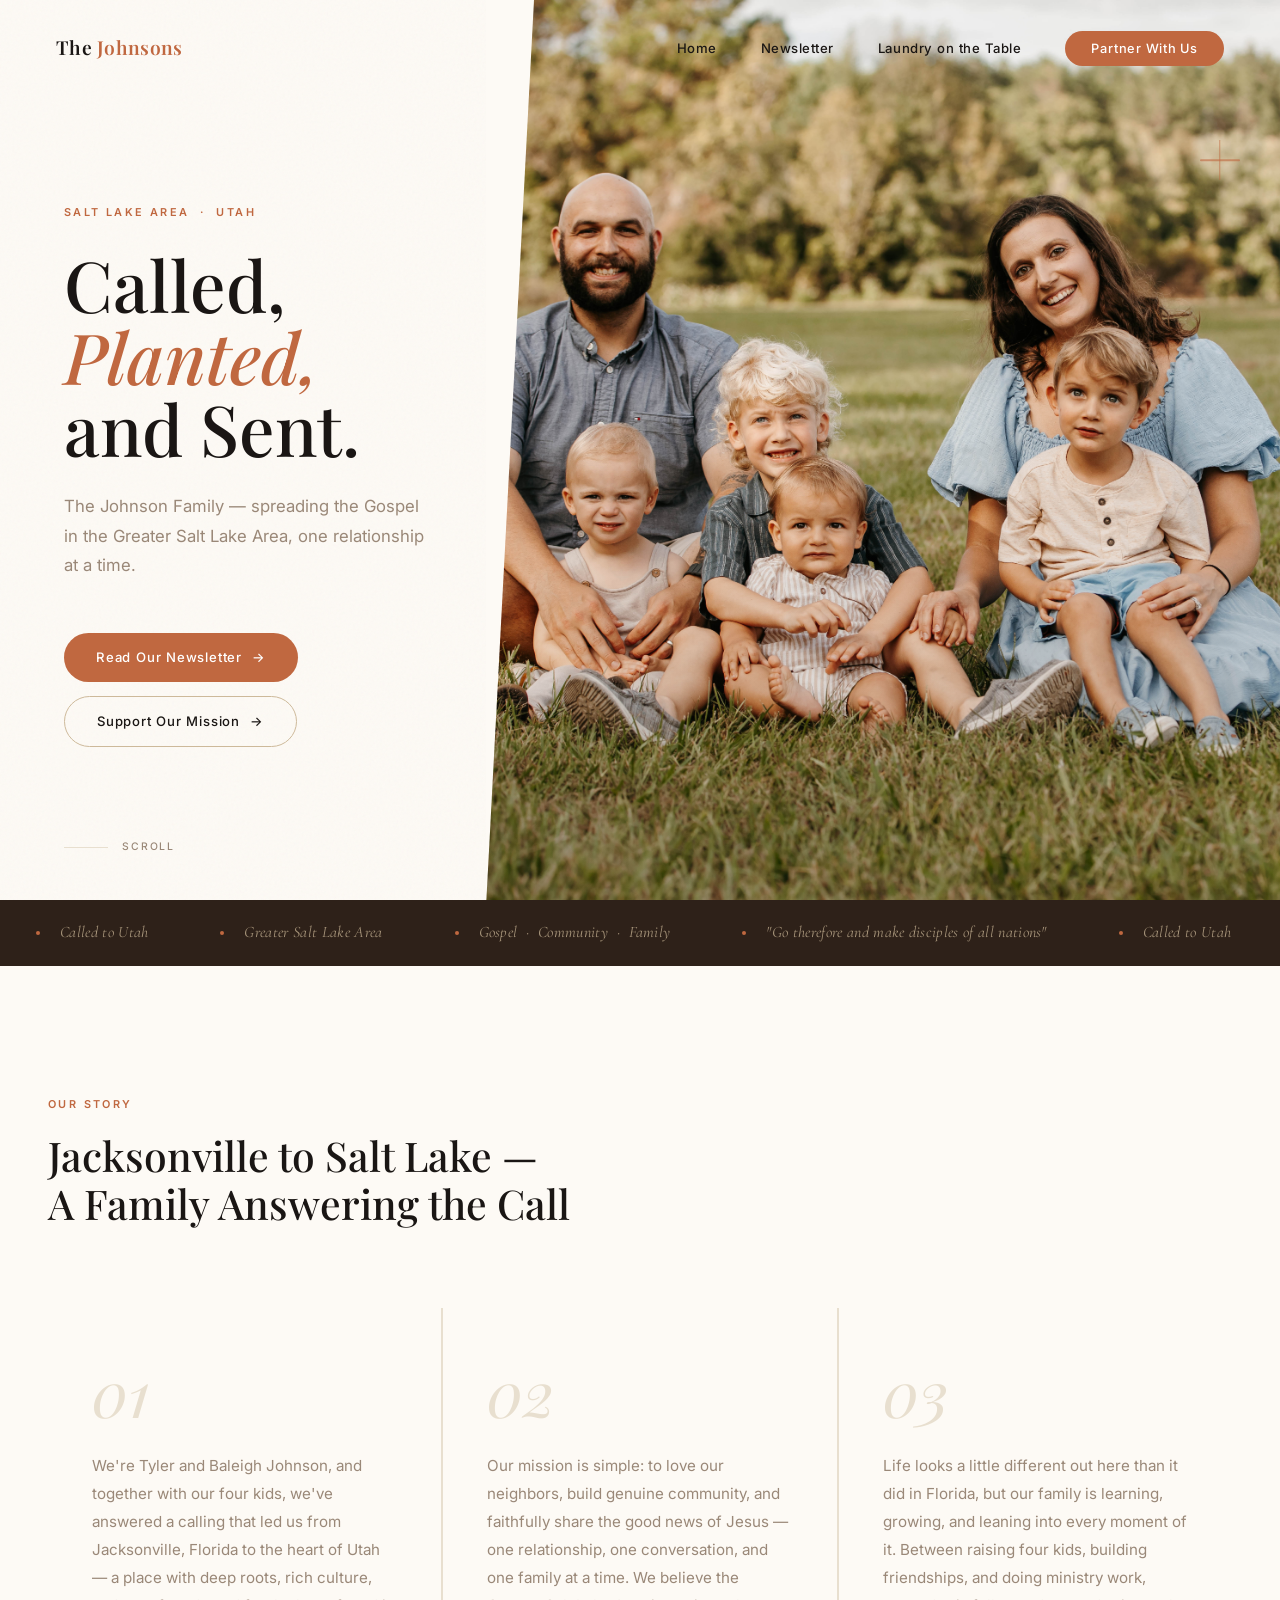
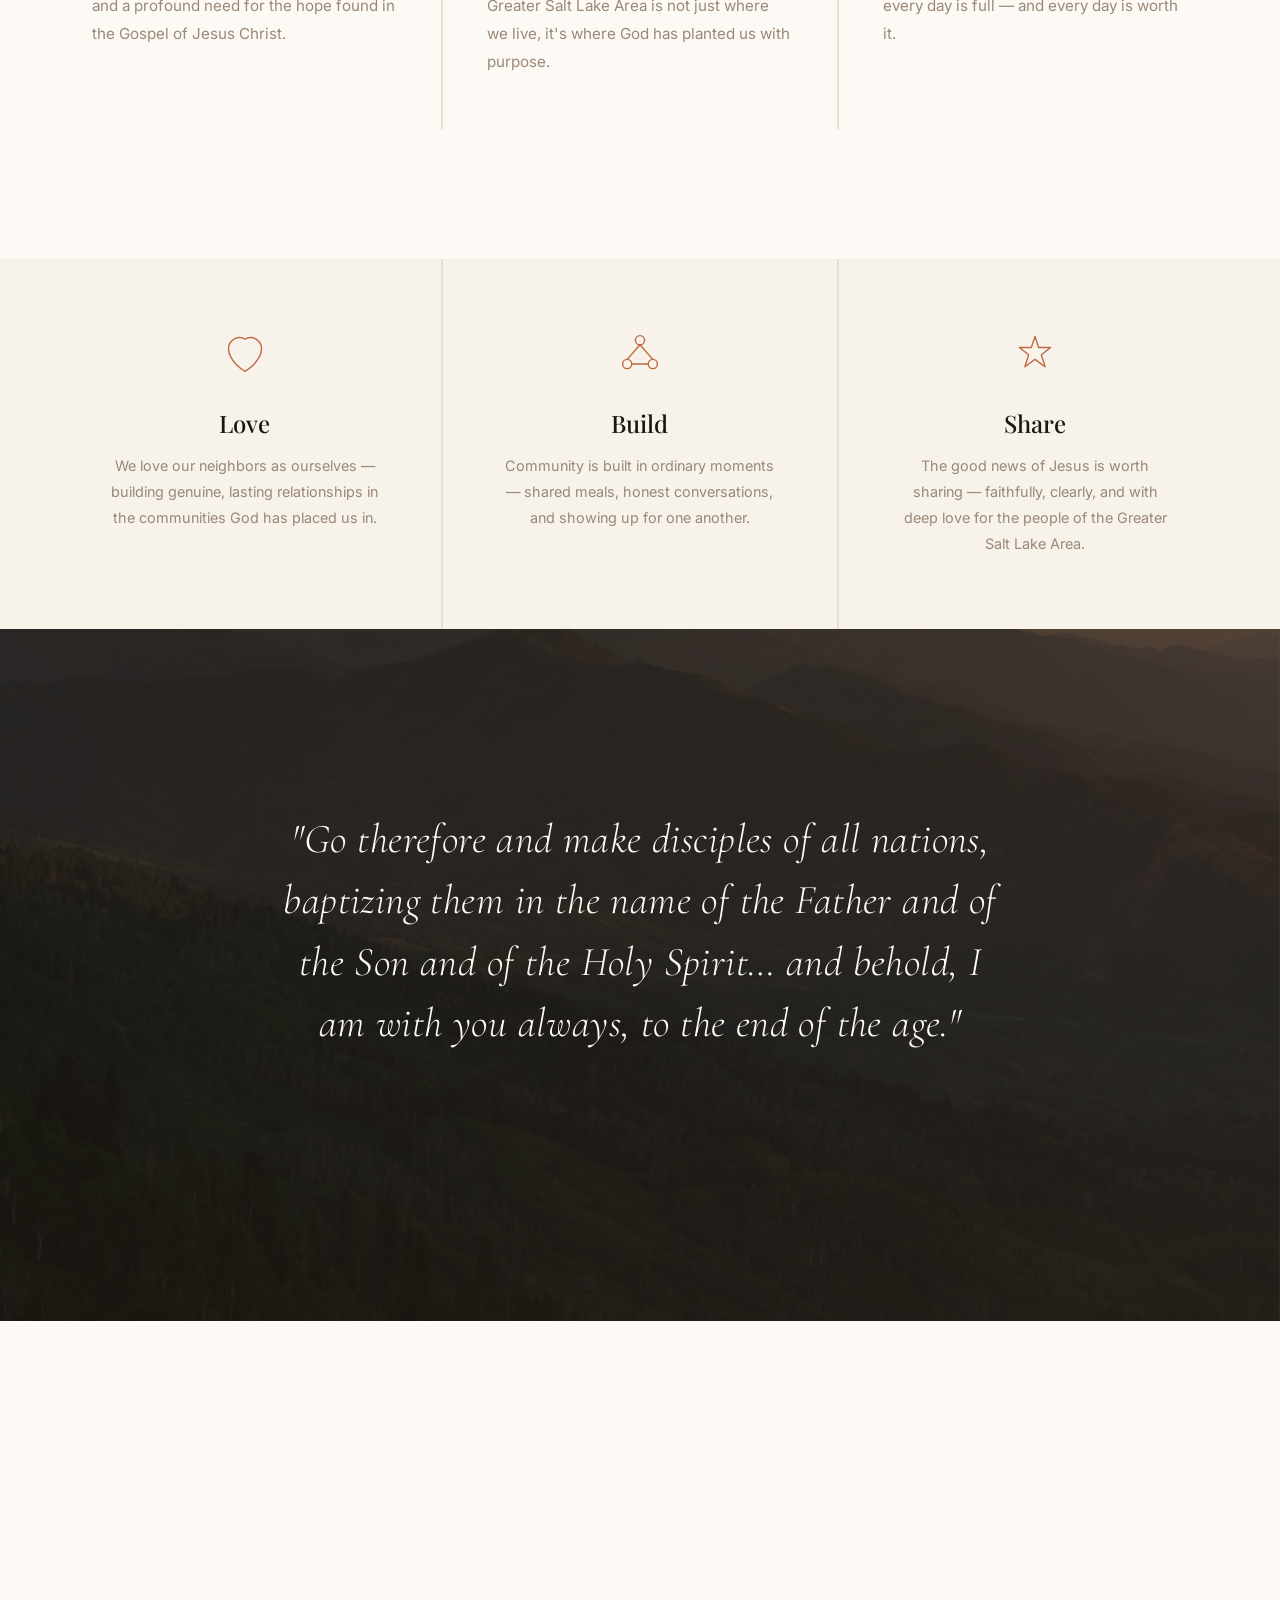
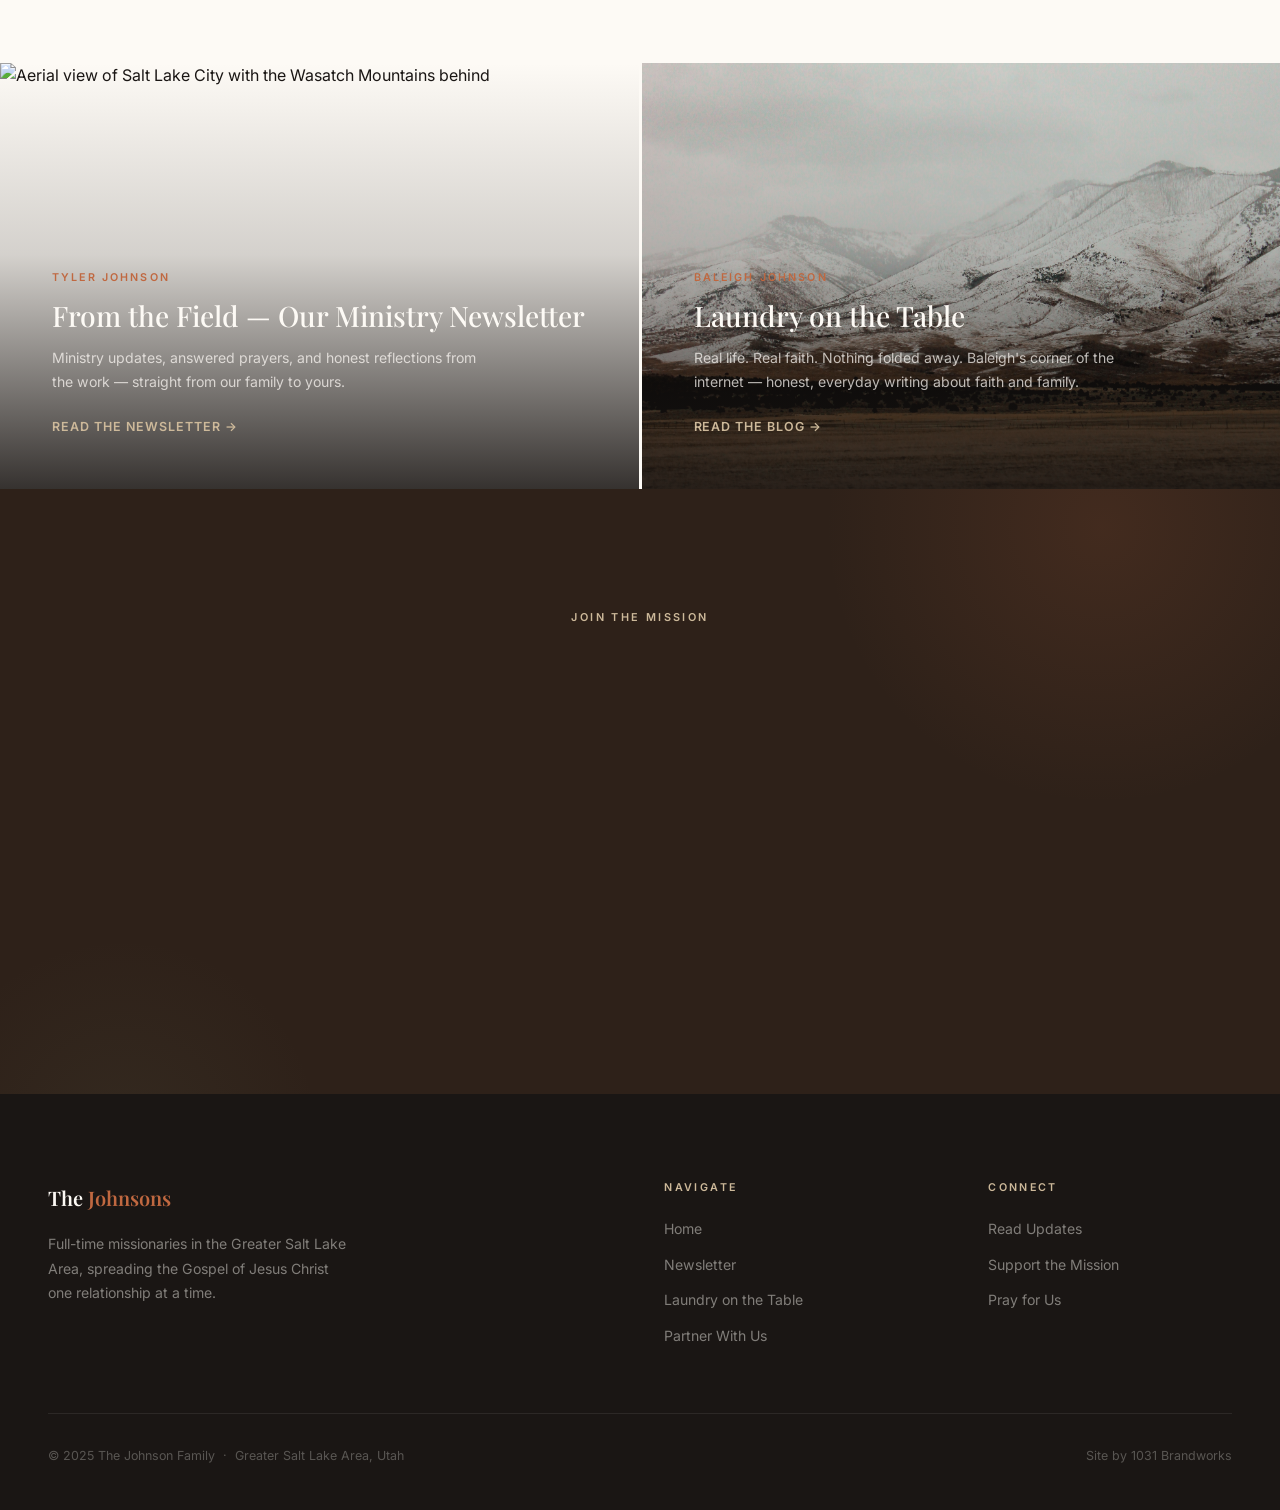
==== index.html @ 9a738e4f "Add files via upload" ====
<!DOCTYPE html>
<html lang="en">
<head>
  <meta charset="UTF-8">
  <meta name="viewport" content="width=device-width, initial-scale=1.0">
  <title>The Johnson Family — Called, Planted, and Sent.</title>
  <meta name="description" content="The Johnson Family — spreading the Gospel in the Greater Salt Lake Area. Meet Tyler, Baleigh, and their four kids.">
  <link rel="preconnect" href="https://fonts.googleapis.com">
  <link rel="preconnect" href="https://fonts.gstatic.com" crossorigin>
  <link href="https://fonts.googleapis.com/css2?family=Playfair+Display:ital,wght@0,400;0,500;0,600;0,700;1,400;1,500&family=Inter:wght@300;400;500;600&family=Cormorant+Garamond:ital,wght@0,300;1,300;1,400&display=swap" rel="stylesheet">
  <link rel="stylesheet" href="css/styles.css">
</head>
<body>

  <!-- ======= NAVIGATION ======= -->
  <nav class="nav" id="nav">
    <a href="index.html" class="nav-logo">The <span class="accent">Johnsons</span></a>
    <button class="nav-toggle" id="navToggle" aria-label="Toggle navigation">
      <span></span><span></span><span></span>
    </button>
    <ul class="nav-links" id="navLinks">
      <li><a href="index.html">Home</a></li>
      <li><a href="newsletter.html">Newsletter</a></li>
      <li><a href="blog.html">Laundry on the Table</a></li>
      <li><a href="give.html" class="nav-cta">Partner With Us</a></li>
    </ul>
  </nav>

  <!-- ======= HERO ======= -->
  <section class="hero">
    <div class="hero-left">
      <span class="eyebrow hero-eyebrow">Salt Lake Area &nbsp;·&nbsp; Utah</span>
      <h1 class="hero-headline">
        Called,<br>
        <em>Planted,</em><br>
        and Sent.
      </h1>
      <p class="hero-sub">
        The Johnson Family — spreading the Gospel in the Greater Salt Lake Area, one relationship at a time.
      </p>
      <div class="hero-buttons">
        <a href="newsletter.html" class="btn btn-primary">Read Our Newsletter <span class="btn-arrow">→</span></a>
        <a href="give.html" class="btn btn-secondary">Support Our Mission <span class="btn-arrow">→</span></a>
      </div>
      <div class="scroll-indicator">
        <div class="scroll-line"></div>
        <span class="scroll-text">Scroll</span>
      </div>
    </div>
    <div class="hero-right">
      <div class="hero-deco"></div>
      <img
        src="images/johnson-family-2.jpg"
        alt="Tyler, Baleigh, and their four children — the Johnson Family"
        loading="eager"
      >
    </div>
  </section>

  <!-- ======= MARQUEE TICKER ======= -->
  <div class="marquee-section" aria-hidden="true">
    <div class="marquee-track">
      <span class="marquee-item"><span class="marquee-dot"></span>Called to Utah</span>
      <span class="marquee-item"><span class="marquee-dot"></span>Greater Salt Lake Area</span>
      <span class="marquee-item"><span class="marquee-dot"></span>Gospel &nbsp;·&nbsp; Community &nbsp;·&nbsp; Family</span>
      <span class="marquee-item"><span class="marquee-dot"></span>"Go therefore and make disciples of all nations"</span>
      <span class="marquee-item"><span class="marquee-dot"></span>Called to Utah</span>
      <span class="marquee-item"><span class="marquee-dot"></span>Greater Salt Lake Area</span>
      <span class="marquee-item"><span class="marquee-dot"></span>Gospel &nbsp;·&nbsp; Community &nbsp;·&nbsp; Family</span>
      <span class="marquee-item"><span class="marquee-dot"></span>"Go therefore and make disciples of all nations"</span>
      <span class="marquee-item"><span class="marquee-dot"></span>Called to Utah</span>
      <span class="marquee-item"><span class="marquee-dot"></span>Greater Salt Lake Area</span>
      <span class="marquee-item"><span class="marquee-dot"></span>Gospel &nbsp;·&nbsp; Community &nbsp;·&nbsp; Family</span>
      <span class="marquee-item"><span class="marquee-dot"></span>"Go therefore and make disciples of all nations"</span>
    </div>
  </div>

  <!-- ======= ABOUT SECTION ======= -->
  <section class="about-section">
    <div class="container">
      <header class="section-header reveal">
        <span class="eyebrow">Our Story</span>
        <h2 class="section-title">Jacksonville to Salt Lake&nbsp;—<br>A Family Answering the Call</h2>
      </header>
      <div class="about-grid">
        <div class="about-card reveal reveal-delay-1">
          <div class="about-number">01</div>
          <p>We're Tyler and Baleigh Johnson, and together with our four kids, we've answered a calling that led us from Jacksonville, Florida to the heart of Utah — a place with deep roots, rich culture, and a profound need for the hope found in the Gospel of Jesus Christ.</p>
        </div>
        <div class="about-card reveal reveal-delay-2">
          <div class="about-number">02</div>
          <p>Our mission is simple: to love our neighbors, build genuine community, and faithfully share the good news of Jesus — one relationship, one conversation, and one family at a time. We believe the Greater Salt Lake Area is not just where we live, it's where God has planted us with purpose.</p>
        </div>
        <div class="about-card reveal reveal-delay-3">
          <div class="about-number">03</div>
          <p>Life looks a little different out here than it did in Florida, but our family is learning, growing, and leaning into every moment of it. Between raising four kids, building friendships, and doing ministry work, every day is full — and every day is worth it.</p>
        </div>
      </div>
    </div>
  </section>

  <!-- ======= VALUES STRIP ======= -->
  <section class="values-section">
    <div class="container">
      <div class="values-grid">
        <div class="value-item reveal">
          <svg class="value-icon" viewBox="0 0 48 48" fill="none" stroke="currentColor" stroke-width="1.5" stroke-linecap="round" stroke-linejoin="round" aria-hidden="true">
            <path d="M24 44S6 33.6 6 19.2a12 12 0 0 1 18-10.4 12 12 0 0 1 18 10.4C42 33.6 24 44 24 44z"/>
          </svg>
          <h3 class="value-title">Love</h3>
          <p class="value-text">We love our neighbors as ourselves — building genuine, lasting relationships in the communities God has placed us in.</p>
        </div>
        <div class="value-item reveal reveal-delay-1">
          <svg class="value-icon" viewBox="0 0 48 48" fill="none" stroke="currentColor" stroke-width="1.5" stroke-linecap="round" stroke-linejoin="round" aria-hidden="true">
            <circle cx="24" cy="10" r="5"/>
            <circle cx="10" cy="36" r="5"/>
            <circle cx="38" cy="36" r="5"/>
            <line x1="24" y1="15" x2="10" y2="31"/>
            <line x1="24" y1="15" x2="38" y2="31"/>
            <line x1="15" y1="36" x2="33" y2="36"/>
          </svg>
          <h3 class="value-title">Build</h3>
          <p class="value-text">Community is built in ordinary moments — shared meals, honest conversations, and showing up for one another.</p>
        </div>
        <div class="value-item reveal reveal-delay-2">
          <svg class="value-icon" viewBox="0 0 48 48" fill="none" stroke="currentColor" stroke-width="1.5" stroke-linecap="round" stroke-linejoin="round" aria-hidden="true">
            <path d="M24 6l4 12h13L31 26l4 13-11-8-11 8 4-13L7 18h13z"/>
          </svg>
          <h3 class="value-title">Share</h3>
          <p class="value-text">The good news of Jesus is worth sharing — faithfully, clearly, and with deep love for the people of the Greater Salt Lake Area.</p>
        </div>
      </div>
    </div>
  </section>

  <!-- ======= SCRIPTURE PARALLAX ======= -->
  <section class="scripture-section">
    <div class="scripture-bg" style="background-image: url('images/utah-stock-images1.jpg');"></div>
    <div class="scripture-overlay"></div>
    <div class="container">
      <div class="scripture-content">
        <p class="scripture-quote reveal">
          "Go therefore and make disciples of all nations, baptizing them in the name of the Father and of the Son and of the Holy Spirit… and behold, I am with you always, to the end of the age."
        </p>
        <div class="scripture-divider reveal reveal-delay-1"></div>
        <span class="scripture-reference reveal reveal-delay-2">Matthew 28:19–20</span>
      </div>
    </div>
  </section>

  <!-- ======= BLOG / NEWSLETTER PREVIEW ======= -->
  <section class="blog-preview-section">
    <div class="container">
      <header class="section-header reveal">
        <span class="eyebrow">From Our Family</span>
        <h2 class="section-title">Two Voices.<br>One Mission.</h2>
      </header>
    </div>
    <div class="preview-grid">
      <a href="newsletter.html" class="preview-block">
        <img
          src="images/utah-stock-images3.jpg"
          alt="Aerial view of Salt Lake City with the Wasatch Mountains behind"
          loading="lazy"
        >
        <div class="preview-overlay">
          <span class="preview-label">Tyler Johnson</span>
          <h3 class="preview-title">From the Field — Our Ministry Newsletter</h3>
          <p class="preview-desc">Ministry updates, answered prayers, and honest reflections from the work — straight from our family to yours.</p>
          <span class="preview-link">Read the Newsletter →</span>
        </div>
      </a>
      <a href="blog.html" class="preview-block">
        <img
          src="images/utah-stock-images2.jpg"
          alt="Snow-capped Utah mountains rising above open ranch land"
          loading="lazy"
        >
        <div class="preview-overlay">
          <span class="preview-label">Baleigh Johnson</span>
          <h3 class="preview-title">Laundry on the Table</h3>
          <p class="preview-desc">Real life. Real faith. Nothing folded away. Baleigh's corner of the internet — honest, everyday writing about faith and family.</p>
          <span class="preview-link">Read the Blog →</span>
        </div>
      </a>
    </div>
  </section>

  <!-- ======= SUPPORT CTA ======= -->
  <section class="support-banner">
    <div class="container">
      <div class="support-content">
        <span class="eyebrow">Join the Mission</span>
        <h2 class="support-title reveal">Your generosity makes<br>this mission possible.</h2>
        <p class="support-text reveal">Behind every conversation, every relationship built, and every moment of Gospel-sharing is a community of people who believed it was worth supporting — financially, prayerfully, and faithfully.</p>
        <div class="support-buttons reveal">
          <a href="give.html" class="btn btn-primary">Give Now <span class="btn-arrow">→</span></a>
          <a href="newsletter.html" class="btn btn-outline-light">Follow Along <span class="btn-arrow">→</span></a>
        </div>
      </div>
    </div>
  </section>

  <!-- ======= FOOTER ======= -->
  <footer class="footer">
    <div class="container">
      <div class="footer-grid">
        <div class="footer-brand">
          <a href="index.html" class="footer-logo">The <span class="accent">Johnsons</span></a>
          <p>Full-time missionaries in the Greater Salt Lake Area, spreading the Gospel of Jesus Christ one relationship at a time.</p>
        </div>
        <div class="footer-col">
          <h4>Navigate</h4>
          <ul>
            <li><a href="index.html">Home</a></li>
            <li><a href="newsletter.html">Newsletter</a></li>
            <li><a href="blog.html">Laundry on the Table</a></li>
            <li><a href="give.html">Partner With Us</a></li>
          </ul>
        </div>
        <div class="footer-col">
          <h4>Connect</h4>
          <ul>
            <li><a href="newsletter.html">Read Updates</a></li>
            <li><a href="give.html">Support the Mission</a></li>
            <li><a href="give.html">Pray for Us</a></li>
          </ul>
        </div>
      </div>
      <div class="footer-bottom">
        <p>© 2025 The Johnson Family &nbsp;·&nbsp; Greater Salt Lake Area, Utah</p>
        <p>Site by <a href="#">1031 Brandworks</a></p>
      </div>
    </div>
  </footer>

  <script src="js/main.js"></script>
</body>
</html>
---- css/styles.css ----
/* ============================================================
   THE JOHNSON FAMILY WEBSITE
   1031 Brandworks · johnson-family-website
   ============================================================ */

@import url('https://fonts.googleapis.com/css2?family=Playfair+Display:ital,wght@0,400;0,500;0,600;0,700;1,400;1,500&family=Inter:wght@300;400;500;600&family=Cormorant+Garamond:ital,wght@0,300;1,300;1,400&display=swap');

/* === Custom Properties === */
:root {
  --cream:        #F7F2EA;
  --warm-white:   #FDFAF5;
  --charcoal:     #1A1614;
  --dark-brown:   #2E2119;
  --terracotta:   #C06840;
  --rust:         #A85230;
  --sand:         #CDB99A;
  --sage:         #7A8B6A;
  --stone:        #9A8878;
  --gold:         #B8924A;
  --light-sand:   #E8DFCF;

  --font-serif:   'Playfair Display', Georgia, serif;
  --font-sans:    'Inter', -apple-system, sans-serif;
  --font-italic:  'Cormorant Garamond', Georgia, serif;

  --ease-out:     cubic-bezier(0.25, 0.46, 0.45, 0.94);
  --ease-in-out:  cubic-bezier(0.645, 0.045, 0.355, 1.000);
}

/* === Reset === */
*, *::before, *::after { box-sizing: border-box; margin: 0; padding: 0; }
html { scroll-behavior: smooth; font-size: 16px; }
body {
  font-family: var(--font-sans);
  background: var(--warm-white);
  color: var(--charcoal);
  line-height: 1.6;
  overflow-x: hidden;
}
img { max-width: 100%; height: auto; display: block; }
a { text-decoration: none; color: inherit; }
ul { list-style: none; }

/* === Container === */
.container {
  max-width: 1280px;
  margin: 0 auto;
  padding: 0 48px;
}

/* === Typography === */
h1, h2, h3, h4 {
  font-family: var(--font-serif);
  line-height: 1.12;
  font-weight: 500;
}

.eyebrow {
  font-family: var(--font-sans);
  font-size: 0.68rem;
  font-weight: 600;
  letter-spacing: 0.22em;
  text-transform: uppercase;
  color: var(--terracotta);
}

/* ==============================================
   NAVIGATION
   ============================================== */
.nav {
  position: fixed;
  top: 0; left: 0; right: 0;
  z-index: 200;
  padding: 32px 56px;
  display: flex;
  align-items: center;
  justify-content: space-between;
  transition: padding 0.4s var(--ease-out), background 0.4s ease, border-color 0.4s ease;
}

.nav.scrolled {
  padding: 18px 56px;
  background: rgba(253, 250, 245, 0.94);
  backdrop-filter: blur(24px);
  -webkit-backdrop-filter: blur(24px);
  border-bottom: 1px solid rgba(205, 185, 154, 0.25);
}

.nav-logo {
  font-family: var(--font-serif);
  font-size: 1.2rem;
  font-weight: 600;
  color: var(--charcoal);
  letter-spacing: 0.015em;
  transition: color 0.3s;
}
.nav-logo:hover { color: var(--terracotta); }
.nav-logo .accent { color: var(--terracotta); }

.nav-links {
  display: flex;
  align-items: center;
  gap: 44px;
}

.nav-links a {
  font-size: 0.82rem;
  font-weight: 500;
  letter-spacing: 0.04em;
  color: var(--charcoal);
  position: relative;
  transition: color 0.3s;
}

.nav-links a::after {
  content: '';
  position: absolute;
  bottom: -4px; left: 0;
  width: 0; height: 1px;
  background: var(--terracotta);
  transition: width 0.35s var(--ease-out);
}
.nav-links a:hover { color: var(--terracotta); }
.nav-links a:hover::after { width: 100%; }

.nav-cta {
  background: var(--terracotta) !important;
  color: #fff !important;
  padding: 10px 26px;
  border-radius: 100px;
  font-size: 0.8rem !important;
  letter-spacing: 0.06em !important;
  transition: background 0.3s, transform 0.3s, box-shadow 0.3s !important;
}
.nav-cta::after { display: none !important; }
.nav-cta:hover {
  background: var(--rust) !important;
  transform: translateY(-2px) !important;
  box-shadow: 0 6px 20px rgba(192, 104, 64, 0.35) !important;
}

.nav-toggle {
  display: none;
  flex-direction: column;
  gap: 5px;
  cursor: pointer;
  padding: 6px;
  z-index: 201;
  background: none;
  border: none;
}
.nav-toggle span {
  display: block;
  width: 24px; height: 1.5px;
  background: var(--charcoal);
  transition: all 0.35s var(--ease-out);
  transform-origin: center;
}
.nav-toggle.open span:nth-child(1) { transform: translateY(6.5px) rotate(45deg); }
.nav-toggle.open span:nth-child(2) { opacity: 0; transform: scaleX(0); }
.nav-toggle.open span:nth-child(3) { transform: translateY(-6.5px) rotate(-45deg); }

/* ==============================================
   BUTTONS
   ============================================== */
.btn {
  display: inline-flex;
  align-items: center;
  gap: 10px;
  padding: 14px 32px;
  border-radius: 100px;
  font-family: var(--font-sans);
  font-size: 0.82rem;
  font-weight: 500;
  letter-spacing: 0.06em;
  cursor: pointer;
  transition: all 0.3s var(--ease-out);
  border: none;
  white-space: nowrap;
}

.btn-arrow { transition: transform 0.3s var(--ease-out); }
.btn:hover .btn-arrow { transform: translateX(5px); }

.btn-primary { background: var(--terracotta); color: #fff; }
.btn-primary:hover {
  background: var(--rust);
  transform: translateY(-2px);
  box-shadow: 0 8px 28px rgba(192, 104, 64, 0.38);
}

.btn-secondary {
  background: transparent;
  color: var(--charcoal);
  border: 1.5px solid var(--sand);
}
.btn-secondary:hover {
  border-color: var(--terracotta);
  color: var(--terracotta);
  transform: translateY(-2px);
}

.btn-light { background: var(--warm-white); color: var(--charcoal); }
.btn-light:hover {
  background: var(--cream);
  transform: translateY(-2px);
  box-shadow: 0 8px 28px rgba(0,0,0,0.18);
}

.btn-outline-light {
  background: transparent;
  color: var(--warm-white);
  border: 1.5px solid rgba(253, 250, 245, 0.35);
}
.btn-outline-light:hover {
  border-color: rgba(253, 250, 245, 0.8);
  transform: translateY(-2px);
}

/* ==============================================
   HERO — HOME PAGE
   ============================================== */
.hero {
  min-height: 100vh;
  display: grid;
  grid-template-columns: 38% 62%;
  overflow: hidden;
}

.hero-left {
  display: flex;
  flex-direction: column;
  justify-content: center;
  padding: 130px 52px 80px 64px;
  background: var(--warm-white);
  position: relative;
  z-index: 2;
}

/* Subtle grain texture */
.hero-left::before {
  content: '';
  position: absolute;
  inset: 0;
  background-image: url("data:image/svg+xml,%3Csvg viewBox='0 0 200 200' xmlns='http://www.w3.org/2000/svg'%3E%3Cfilter id='noise'%3E%3CfeTurbulence type='fractalNoise' baseFrequency='0.9' numOctaves='4' stitchTiles='stitch'/%3E%3C/filter%3E%3Crect width='100%25' height='100%25' filter='url(%23noise)' opacity='0.035'/%3E%3C/svg%3E");
  pointer-events: none;
  z-index: 0;
}

.hero-left > * { position: relative; z-index: 1; }

.hero-eyebrow {
  margin-bottom: 28px;
  opacity: 0;
  transform: translateY(16px);
  animation: fadeUp 0.7s var(--ease-out) 0.1s forwards;
}

.hero-headline {
  font-size: clamp(3.2rem, 5.5vw, 6rem);
  line-height: 1.02;
  color: var(--charcoal);
  margin-bottom: 28px;
  opacity: 0;
  transform: translateY(24px);
  animation: fadeUp 0.8s var(--ease-out) 0.25s forwards;
}

.hero-headline em {
  color: var(--terracotta);
  font-style: italic;
  font-family: var(--font-serif);
}

.hero-sub {
  font-size: 1.05rem;
  color: var(--stone);
  max-width: 460px;
  margin-bottom: 52px;
  line-height: 1.75;
  opacity: 0;
  transform: translateY(16px);
  animation: fadeUp 0.7s var(--ease-out) 0.45s forwards;
}

.hero-buttons {
  display: flex;
  gap: 14px;
  flex-wrap: wrap;
  opacity: 0;
  transform: translateY(16px);
  animation: fadeUp 0.7s var(--ease-out) 0.6s forwards;
}

.scroll-indicator {
  position: absolute;
  bottom: 44px; left: 64px;
  display: flex;
  align-items: center;
  gap: 14px;
  opacity: 0;
  animation: fadeUp 0.7s var(--ease-out) 1s forwards;
}

.scroll-line {
  width: 44px; height: 1px;
  background: var(--light-sand);
  position: relative;
  overflow: hidden;
}
.scroll-line::after {
  content: '';
  position: absolute;
  left: -100%; top: 0;
  width: 100%; height: 100%;
  background: var(--terracotta);
  animation: lineSlide 2.2s ease 1.2s infinite;
}

.scroll-text {
  font-size: 0.65rem;
  letter-spacing: 0.18em;
  text-transform: uppercase;
  color: var(--stone);
  font-weight: 500;
}

.hero-right {
  position: relative;
  overflow: hidden;
  clip-path: polygon(6% 0, 100% 0, 100% 100%, 0% 100%);
}

.hero-right::after {
  content: '';
  position: absolute;
  inset: 0;
  background: linear-gradient(180deg, transparent 50%, rgba(26,22,20,0.12) 100%);
  z-index: 1;
}

.hero-right img {
  width: 100%; height: 100%;
  object-fit: cover;
  object-position: top center;
  transition: transform 8s ease;
}
.hero:hover .hero-right img { transform: scale(1.04); }

/* Decorative cross/plus mark */
.hero-deco {
  position: absolute;
  top: 140px; right: 40px;
  width: 40px; height: 40px;
  z-index: 3;
  opacity: 0;
  animation: fadeUp 0.6s ease 1.2s forwards;
}
.hero-deco::before,
.hero-deco::after {
  content: '';
  position: absolute;
  background: rgba(192,104,64,0.6);
  border-radius: 2px;
}
.hero-deco::before { width: 1.5px; height: 100%; left: 50%; transform: translateX(-50%); }
.hero-deco::after  { width: 100%; height: 1.5px; top: 50%;  transform: translateY(-50%); }

/* ==============================================
   MARQUEE TICKER
   ============================================== */
.marquee-section {
  background: var(--dark-brown);
  padding: 20px 0;
  overflow: hidden;
  position: relative;
  z-index: 2;
}

.marquee-track {
  display: flex;
  animation: marquee 30s linear infinite;
  width: max-content;
}

.marquee-item {
  display: flex;
  align-items: center;
  gap: 20px;
  padding: 0 36px;
  white-space: nowrap;
  font-family: var(--font-italic);
  font-style: italic;
  font-size: 1rem;
  color: rgba(205, 185, 154, 0.75);
  letter-spacing: 0.02em;
}

.marquee-dot {
  width: 4px; height: 4px;
  border-radius: 50%;
  background: var(--terracotta);
  flex-shrink: 0;
}

/* ==============================================
   ABOUT SECTION
   ============================================== */
.about-section {
  padding: 130px 0;
  background: var(--warm-white);
}

.section-header {
  margin-bottom: 80px;
}
.section-header .eyebrow { margin-bottom: 18px; display: block; }

.section-title {
  font-size: clamp(2rem, 3.2vw, 3.2rem);
  color: var(--charcoal);
  max-width: 580px;
  line-height: 1.18;
}

.about-grid {
  display: grid;
  grid-template-columns: repeat(3, 1fr);
  gap: 2px;
  background: var(--light-sand);
}

.about-card {
  padding: 52px 44px;
  background: var(--warm-white);
  position: relative;
  overflow: hidden;
  transition: background 0.4s ease;
}

.about-card::before {
  content: '';
  position: absolute;
  bottom: 0; left: 0;
  width: 100%; height: 3px;
  background: var(--terracotta);
  transform: scaleX(0);
  transform-origin: left;
  transition: transform 0.5s var(--ease-out);
}
.about-card:hover { background: var(--cream); }
.about-card:hover::before { transform: scaleX(1); }

.about-number {
  font-family: var(--font-serif);
  font-size: 4rem;
  font-style: italic;
  color: var(--light-sand);
  line-height: 1;
  margin-bottom: 28px;
  transition: color 0.4s ease;
  user-select: none;
}
.about-card:hover .about-number { color: var(--sand); }

.about-card p {
  font-size: 0.95rem;
  line-height: 1.85;
  color: var(--stone);
}

/* ==============================================
   VALUES STRIP
   ============================================== */
.values-section {
  padding: 0;
  background: var(--cream);
}

.values-grid {
  display: grid;
  grid-template-columns: repeat(3, 1fr);
  gap: 2px;
  background: var(--light-sand);
}

.value-item {
  padding: 72px 52px;
  background: var(--cream);
  text-align: center;
  transition: background 0.4s ease, transform 0.4s ease;
}
.value-item:hover { background: var(--warm-white); }

.value-icon {
  width: 44px; height: 44px;
  margin: 0 auto 28px;
  color: var(--terracotta);
  stroke-width: 1.5;
}

.value-title {
  font-size: 1.5rem;
  margin-bottom: 16px;
  color: var(--charcoal);
}

.value-text {
  font-size: 0.9rem;
  color: var(--stone);
  line-height: 1.8;
  max-width: 280px;
  margin: 0 auto;
}

/* ==============================================
   SCRIPTURE PARALLAX BANNER
   ============================================== */
.scripture-section {
  position: relative;
  padding: 180px 0;
  overflow: hidden;
}

.scripture-bg {
  position: absolute;
  top: -25%;
  left: 0;
  right: 0;
  bottom: -25%;
  background-image: url('https://images.unsplash.com/photo-1506905925346-21bda4d32df4?auto=format&fit=crop&w=1920&q=80');
  background-size: cover;
  background-position: center;
  will-change: transform;
}

.scripture-overlay {
  position: absolute;
  inset: 0;
  background: linear-gradient(135deg, rgba(26,22,20,0.78) 0%, rgba(46,33,25,0.7) 100%);
}

.scripture-content {
  position: relative;
  z-index: 2;
  text-align: center;
  max-width: 820px;
  margin: 0 auto;
  padding: 0 48px;
}

.scripture-quote {
  font-family: var(--font-italic);
  font-size: clamp(1.6rem, 3.2vw, 2.8rem);
  font-style: italic;
  font-weight: 300;
  color: var(--warm-white);
  line-height: 1.5;
  margin-bottom: 36px;
  letter-spacing: 0.01em;
}

.scripture-divider {
  width: 40px;
  height: 1px;
  background: var(--terracotta);
  margin: 0 auto 24px;
}

.scripture-reference {
  font-size: 0.7rem;
  letter-spacing: 0.22em;
  text-transform: uppercase;
  color: var(--sand);
  font-weight: 500;
}

/* ==============================================
   BLOG / NEWSLETTER PREVIEW
   ============================================== */
.blog-preview-section {
  padding: 130px 0 0;
}

.blog-preview-section .container { margin-bottom: 60px; }

.preview-grid {
  display: grid;
  grid-template-columns: 1fr 1fr;
  gap: 3px;
}

.preview-block {
  position: relative;
  overflow: hidden;
  aspect-ratio: 3/2;
  display: block;
}

.preview-block img {
  width: 100%; height: 100%;
  object-fit: cover;
  transition: transform 0.9s var(--ease-out);
}
.preview-block:hover img { transform: scale(1.07); }

.preview-overlay {
  position: absolute;
  inset: 0;
  background: linear-gradient(to top,
    rgba(26,22,20,0.88) 0%,
    rgba(26,22,20,0.18) 55%,
    transparent 100%
  );
  display: flex;
  flex-direction: column;
  justify-content: flex-end;
  padding: 52px;
  transition: background 0.5s ease;
}
.preview-block:hover .preview-overlay {
  background: linear-gradient(to top,
    rgba(26,22,20,0.92) 0%,
    rgba(26,22,20,0.3) 55%,
    rgba(26,22,20,0.05) 100%
  );
}

.preview-label {
  font-size: 0.67rem;
  letter-spacing: 0.2em;
  text-transform: uppercase;
  color: var(--terracotta);
  font-weight: 600;
  margin-bottom: 12px;
}

.preview-title {
  font-family: var(--font-serif);
  font-size: clamp(1.5rem, 2.2vw, 2.2rem);
  color: var(--warm-white);
  margin-bottom: 14px;
  line-height: 1.2;
}

.preview-desc {
  font-size: 0.88rem;
  color: rgba(253, 250, 245, 0.72);
  line-height: 1.65;
  margin-bottom: 24px;
  max-width: 440px;
}

.preview-link {
  display: inline-flex;
  align-items: center;
  gap: 8px;
  font-size: 0.78rem;
  font-weight: 600;
  letter-spacing: 0.08em;
  text-transform: uppercase;
  color: var(--sand);
  transition: color 0.3s, gap 0.3s var(--ease-out);
}
.preview-block:hover .preview-link { color: #fff; gap: 14px; }

/* ==============================================
   SUPPORT CTA BANNER
   ============================================== */
.support-banner {
  padding: 120px 0;
  background: var(--dark-brown);
  position: relative;
  overflow: hidden;
}

/* Ambient circle */
.support-banner::before {
  content: '';
  position: absolute;
  top: -40%; right: -8%;
  width: 560px; height: 560px;
  border-radius: 50%;
  background: radial-gradient(circle, rgba(192,104,64,0.14) 0%, transparent 70%);
  pointer-events: none;
}
.support-banner::after {
  content: '';
  position: absolute;
  bottom: -40%; left: -6%;
  width: 400px; height: 400px;
  border-radius: 50%;
  background: radial-gradient(circle, rgba(122,139,106,0.08) 0%, transparent 70%);
  pointer-events: none;
}

.support-content {
  text-align: center;
  max-width: 660px;
  margin: 0 auto;
  position: relative;
  z-index: 2;
}

.support-content .eyebrow {
  color: var(--sand);
  margin-bottom: 22px;
  display: block;
}

.support-title {
  font-size: clamp(2rem, 3.8vw, 3.8rem);
  color: var(--warm-white);
  margin-bottom: 26px;
}

.support-text {
  color: rgba(253,250,245,0.65);
  margin-bottom: 52px;
  font-size: 1.05rem;
  line-height: 1.75;
}

.support-buttons {
  display: flex;
  gap: 14px;
  justify-content: center;
  flex-wrap: wrap;
}

/* ==============================================
   PAGE HERO (inner pages)
   ============================================== */
.page-hero {
  height: 65vh;
  min-height: 420px;
  position: relative;
  display: flex;
  align-items: flex-end;
  overflow: hidden;
  padding-top: 80px;
}

.page-hero-bg {
  position: absolute;
  inset: 0;
  background-size: cover;
  background-position: center;
  will-change: transform;
}

.page-hero-overlay {
  position: absolute;
  inset: 0;
  background: linear-gradient(
    to top,
    rgba(26,22,20,0.85) 0%,
    rgba(26,22,20,0.25) 60%,
    rgba(26,22,20,0.05) 100%
  );
}

.page-hero-content {
  position: relative;
  z-index: 2;
  padding: 80px 80px;
  max-width: 860px;
}

.page-hero-content .eyebrow {
  color: var(--sand);
  margin-bottom: 18px;
  display: block;
  opacity: 0;
  animation: fadeUp 0.6s var(--ease-out) 0.2s forwards;
}

.page-hero-content h1 {
  font-size: clamp(2.6rem, 5vw, 5rem);
  color: var(--warm-white);
  margin-bottom: 20px;
  opacity: 0;
  animation: fadeUp 0.7s var(--ease-out) 0.35s forwards;
}

.page-hero-content p {
  font-size: 1.05rem;
  color: rgba(253,250,245,0.78);
  max-width: 560px;
  line-height: 1.75;
  opacity: 0;
  animation: fadeUp 0.6s var(--ease-out) 0.5s forwards;
}

/* ==============================================
   POSTS SECTION
   ============================================== */
.posts-section {
  padding: 110px 0;
}

.posts-intro {
  max-width: 700px;
  margin-bottom: 80px;
}

.posts-intro .eyebrow { margin-bottom: 18px; display: block; }

.posts-intro h2 {
  font-size: clamp(1.8rem, 2.8vw, 2.8rem);
  margin-bottom: 20px;
  color: var(--charcoal);
  line-height: 1.2;
}

.posts-intro p {
  color: var(--stone);
  line-height: 1.85;
  font-size: 1rem;
}

.posts-grid {
  display: grid;
  grid-template-columns: repeat(3, 1fr);
  gap: 30px;
}

.post-card {
  background: var(--warm-white);
  border: 1px solid var(--light-sand);
  border-radius: 3px;
  overflow: hidden;
  transition: transform 0.4s var(--ease-out), box-shadow 0.4s var(--ease-out);
  cursor: pointer;
}
.post-card:hover {
  transform: translateY(-7px);
  box-shadow: 0 24px 64px rgba(26,22,20,0.09);
}

.post-card-img {
  aspect-ratio: 16/9;
  overflow: hidden;
}
.post-card-img img {
  width: 100%; height: 100%;
  object-fit: cover;
  transition: transform 0.7s var(--ease-out);
}
.post-card:hover .post-card-img img { transform: scale(1.06); }

.post-card-body { padding: 30px; }

.post-date {
  font-size: 0.72rem;
  color: var(--stone);
  margin-bottom: 10px;
  letter-spacing: 0.04em;
}

.post-card-title {
  font-family: var(--font-serif);
  font-size: 1.2rem;
  color: var(--charcoal);
  margin-bottom: 12px;
  line-height: 1.35;
}

.post-excerpt {
  font-size: 0.87rem;
  color: var(--stone);
  line-height: 1.75;
  margin-bottom: 22px;
}

.post-read-more {
  font-size: 0.76rem;
  font-weight: 600;
  letter-spacing: 0.08em;
  text-transform: uppercase;
  color: var(--terracotta);
  display: flex;
  align-items: center;
  gap: 6px;
  transition: gap 0.3s var(--ease-out);
}
.post-card:hover .post-read-more { gap: 10px; }

.hashnode-note {
  background: var(--cream);
  border: 1px dashed var(--sand);
  border-radius: 3px;
  padding: 36px 44px;
  text-align: center;
  color: var(--stone);
  font-size: 0.9rem;
  line-height: 1.7;
  margin-top: 64px;
}
.hashnode-note strong {
  color: var(--terracotta);
  display: block;
  font-size: 1rem;
  margin-bottom: 8px;
}
.hashnode-note code {
  font-family: 'Courier New', monospace;
  font-size: 0.85rem;
  background: var(--light-sand);
  padding: 2px 7px;
  border-radius: 3px;
  color: var(--dark-brown);
}

/* ==============================================
   BLOG ABOUT SECTION (Baleigh's intro)
   ============================================== */
.blog-about {
  padding: 110px 0;
  background: var(--cream);
}

.blog-about-inner {
  display: grid;
  grid-template-columns: 1fr 1fr;
  gap: 100px;
  align-items: center;
}

.blog-about-text .eyebrow { margin-bottom: 20px; display: block; }

.blog-about-text h2 {
  font-size: clamp(2rem, 3vw, 3rem);
  margin-bottom: 28px;
  color: var(--charcoal);
  line-height: 1.15;
}

.blog-about-text p {
  color: var(--stone);
  line-height: 1.85;
  margin-bottom: 20px;
  font-size: 1rem;
}

.blog-tagline {
  font-family: var(--font-italic);
  font-style: italic;
  font-size: 1.2rem;
  color: var(--terracotta);
  border-left: 3px solid var(--terracotta);
  padding-left: 20px;
  margin: 32px 0;
  line-height: 1.5;
}

.blog-about-img {
  position: relative;
  border-radius: 3px;
  overflow: hidden;
  aspect-ratio: 4/5;
}
.blog-about-img img {
  width: 100%; height: 100%;
  object-fit: cover;
}

/* Decorative frame */
.blog-about-img::before {
  content: '';
  position: absolute;
  inset: -12px;
  border: 1.5px solid var(--sand);
  border-radius: 3px;
  z-index: -1;
}

/* ==============================================
   GIVE / DONATE PAGE
   ============================================== */
.give-section {
  padding: 130px 0;
}

.give-grid {
  display: grid;
  grid-template-columns: 1fr 420px;
  gap: 100px;
  align-items: start;
}

.give-content .eyebrow { margin-bottom: 20px; display: block; }

.give-content h2 {
  font-size: clamp(2rem, 3.2vw, 3.2rem);
  margin-bottom: 36px;
  color: var(--charcoal);
  line-height: 1.15;
}

.give-content p {
  color: var(--stone);
  line-height: 1.9;
  margin-bottom: 22px;
  font-size: 1rem;
}

.give-content p strong { color: var(--charcoal); font-weight: 500; }

.give-highlight {
  background: var(--cream);
  border-left: 3px solid var(--terracotta);
  padding: 24px 28px;
  margin: 36px 0;
  border-radius: 0 3px 3px 0;
}

.give-highlight p {
  font-family: var(--font-italic);
  font-style: italic;
  font-size: 1.15rem;
  color: var(--dark-brown);
  margin: 0;
  line-height: 1.6;
}

.give-sidebar { position: sticky; top: 120px; }

.give-card {
  background: var(--cream);
  border-radius: 3px;
  padding: 44px 40px;
  margin-bottom: 20px;
  border: 1px solid var(--light-sand);
  transition: border-color 0.3s;
}
.give-card:hover { border-color: var(--sand); }

.give-card h3 {
  font-size: 1.5rem;
  margin-bottom: 16px;
  color: var(--charcoal);
}

.give-card p {
  color: var(--stone);
  font-size: 0.95rem;
  line-height: 1.75;
  margin-bottom: 28px;
}

.prayer-card {
  background: var(--dark-brown);
  border-radius: 3px;
  padding: 44px 40px;
  position: relative;
  overflow: hidden;
}
.prayer-card::before {
  content: '';
  position: absolute;
  top: -30%; right: -20%;
  width: 200px; height: 200px;
  border-radius: 50%;
  background: radial-gradient(circle, rgba(192,104,64,0.2) 0%, transparent 70%);
}

.prayer-card h3 {
  font-family: var(--font-serif);
  font-size: 1.4rem;
  margin-bottom: 14px;
  color: var(--warm-white);
}

.prayer-card p {
  color: rgba(253,250,245,0.65);
  font-size: 0.92rem;
  line-height: 1.75;
  margin-bottom: 24px;
}

/* ==============================================
   IMPACT NUMBERS
   ============================================== */
.impact-section {
  padding: 90px 0;
  background: var(--cream);
}

.impact-grid {
  display: grid;
  grid-template-columns: repeat(3, 1fr);
  gap: 2px;
  background: var(--light-sand);
}

.impact-item {
  padding: 64px 52px;
  text-align: center;
  background: var(--cream);
  transition: background 0.3s;
}
.impact-item:hover { background: var(--warm-white); }

.impact-number {
  font-family: var(--font-serif);
  font-size: clamp(3rem, 5vw, 5.5rem);
  color: var(--terracotta);
  line-height: 1;
  margin-bottom: 14px;
  font-style: italic;
}

.impact-label {
  font-size: 0.72rem;
  letter-spacing: 0.18em;
  text-transform: uppercase;
  color: var(--stone);
  font-weight: 500;
  line-height: 1.5;
}

/* ==============================================
   FOOTER
   ============================================== */
.footer {
  background: var(--charcoal);
  padding: 88px 0 44px;
}

.footer-grid {
  display: grid;
  grid-template-columns: 2.2fr 1fr 1fr;
  gap: 80px;
  margin-bottom: 64px;
}

.footer-brand .footer-logo {
  font-family: var(--font-serif);
  font-size: 1.25rem;
  color: var(--warm-white);
  font-weight: 600;
  margin-bottom: 18px;
  display: block;
}
.footer-brand .footer-logo .accent { color: var(--terracotta); }

.footer-brand p {
  color: rgba(253,250,245,0.45);
  font-size: 0.88rem;
  line-height: 1.75;
  max-width: 300px;
}

.footer-col h4 {
  font-family: var(--font-sans);
  font-size: 0.67rem;
  letter-spacing: 0.22em;
  text-transform: uppercase;
  color: var(--sand);
  font-weight: 600;
  margin-bottom: 22px;
}

.footer-col ul { display: flex; flex-direction: column; gap: 10px; }

.footer-col ul a {
  color: rgba(253,250,245,0.45);
  font-size: 0.88rem;
  transition: color 0.3s;
}
.footer-col ul a:hover { color: rgba(253,250,245,0.9); }

.footer-bottom {
  border-top: 1px solid rgba(253,250,245,0.08);
  padding-top: 32px;
  display: flex;
  justify-content: space-between;
  align-items: center;
}

.footer-bottom p {
  color: rgba(253,250,245,0.28);
  font-size: 0.78rem;
}
.footer-bottom a { color: rgba(253,250,245,0.28); transition: color 0.3s; }
.footer-bottom a:hover { color: rgba(253,250,245,0.6); }

/* ==============================================
   SCROLL REVEAL
   ============================================== */
.reveal {
  opacity: 0;
  transform: translateY(36px);
  transition: opacity 0.85s var(--ease-out), transform 0.85s var(--ease-out);
}
.reveal.visible {
  opacity: 1;
  transform: translateY(0);
}
.reveal-delay-1 { transition-delay: 0.12s; }
.reveal-delay-2 { transition-delay: 0.24s; }
.reveal-delay-3 { transition-delay: 0.36s; }

/* ==============================================
   ANIMATIONS
   ============================================== */
@keyframes fadeUp {
  to { opacity: 1; transform: translateY(0); }
}

@keyframes marquee {
  from { transform: translateX(0); }
  to   { transform: translateX(-50%); }
}

@keyframes lineSlide {
  0%   { left: -100%; }
  100% { left: 100%; }
}

@keyframes pulse {
  0%, 100% { opacity: 1; }
  50%       { opacity: 0.5; }
}

/* ==============================================
   RESPONSIVE
   ============================================== */
@media (max-width: 1100px) {
  .hero { grid-template-columns: 1fr; min-height: auto; }
  .hero-left { padding: 140px 52px 80px; }
  .hero-right { height: 55vh; clip-path: none; }
  .scroll-indicator { left: 52px; }
  .hero-deco { display: none; }

  .about-grid,
  .values-grid,
  .impact-grid { grid-template-columns: 1fr 1fr; }

  .footer-grid { grid-template-columns: 1fr 1fr; gap: 52px; }

  .give-grid { grid-template-columns: 1fr; gap: 60px; }
  .give-sidebar { position: static; }

  .blog-about-inner { grid-template-columns: 1fr; gap: 56px; }
}

@media (max-width: 820px) {
  .container { padding: 0 28px; }

  .nav { padding: 20px 28px; }
  .nav.scrolled { padding: 14px 28px; }

  .nav-links {
    display: none;
    position: fixed;
    inset: 0;
    background: var(--warm-white);
    flex-direction: column;
    justify-content: center;
    align-items: center;
    gap: 36px;
    font-size: 1.15rem;
    z-index: 200;
  }
  .nav-links.open { display: flex; }
  .nav-toggle { display: flex; }

  /* === Mobile hero: stacked editorial === */
  .hero {
    display: flex;
    flex-direction: column;
    min-height: auto;
    position: relative;
  }

  /* Photo first, full-width portrait card — no cropping */
  .hero-right {
    position: relative;
    width: 100%;
    height: auto;
    aspect-ratio: 4 / 5;
    clip-path: none;
    z-index: 0;
    order: -1;
    flex-shrink: 0;
  }

  /* Remove the overlay — photo speaks for itself */
  .hero-right::after { background: none; }

  /* Thin terracotta bar at the bottom of the photo — connects to text */
  .hero-right::before {
    content: '';
    position: absolute;
    bottom: 0; left: 0; right: 0;
    height: 4px;
    background: var(--terracotta);
    z-index: 2;
  }

  /* Text block on cream below the photo */
  .hero-left {
    position: relative;
    z-index: 2;
    padding: 44px 28px 64px;
    background: var(--warm-white);
    justify-content: flex-start;
    min-height: auto;
  }

  .hero-left::before { display: none; }

  /* Revert text to original on-cream colours */
  .hero-eyebrow { color: var(--terracotta); }
  .hero-headline { color: var(--charcoal); font-size: clamp(2.6rem, 11vw, 3.6rem); }
  .hero-headline em { color: var(--terracotta); }
  .hero-sub { color: var(--stone); }

  .hero-buttons .btn-secondary {
    border-color: var(--sand);
    color: var(--charcoal);
  }

  .scroll-indicator { display: none; }

  /* Centre the family in the portrait crop */
  .hero-right img { object-position: center center; }

  /* Dark gradient behind the nav so logo is always readable over the photo */
  .hero-right::after {
    background: linear-gradient(
      to bottom,
      rgba(15, 10, 8, 0.55) 0%,
      rgba(15, 10, 8, 0.0) 30%
    ) !important;
  }

  /* Logo and hamburger stay light while gradient is visible */
  .nav:not(.scrolled) .nav-logo { color: var(--warm-white); }
  .nav:not(.scrolled) .nav-logo .accent { color: var(--sand); }
  .nav:not(.scrolled) .nav-toggle span { background: var(--warm-white); }

  .about-grid,
  .values-grid,
  .impact-grid { grid-template-columns: 1fr; }

  .posts-grid { grid-template-columns: 1fr; }

  .preview-grid { grid-template-columns: 1fr; }

  .page-hero-content { padding: 48px 28px; }

  .footer-grid { grid-template-columns: 1fr; gap: 44px; }
  .footer-bottom { flex-direction: column; gap: 10px; text-align: center; }

  .support-banner { padding: 80px 0; }
}

@media (max-width: 540px) {
  .hero-headline { font-size: 2.8rem; }
  .hero-buttons { flex-direction: column; align-items: flex-start; }
  .support-buttons { flex-direction: column; align-items: center; }
  .marquee-item { font-size: 0.9rem; }
}
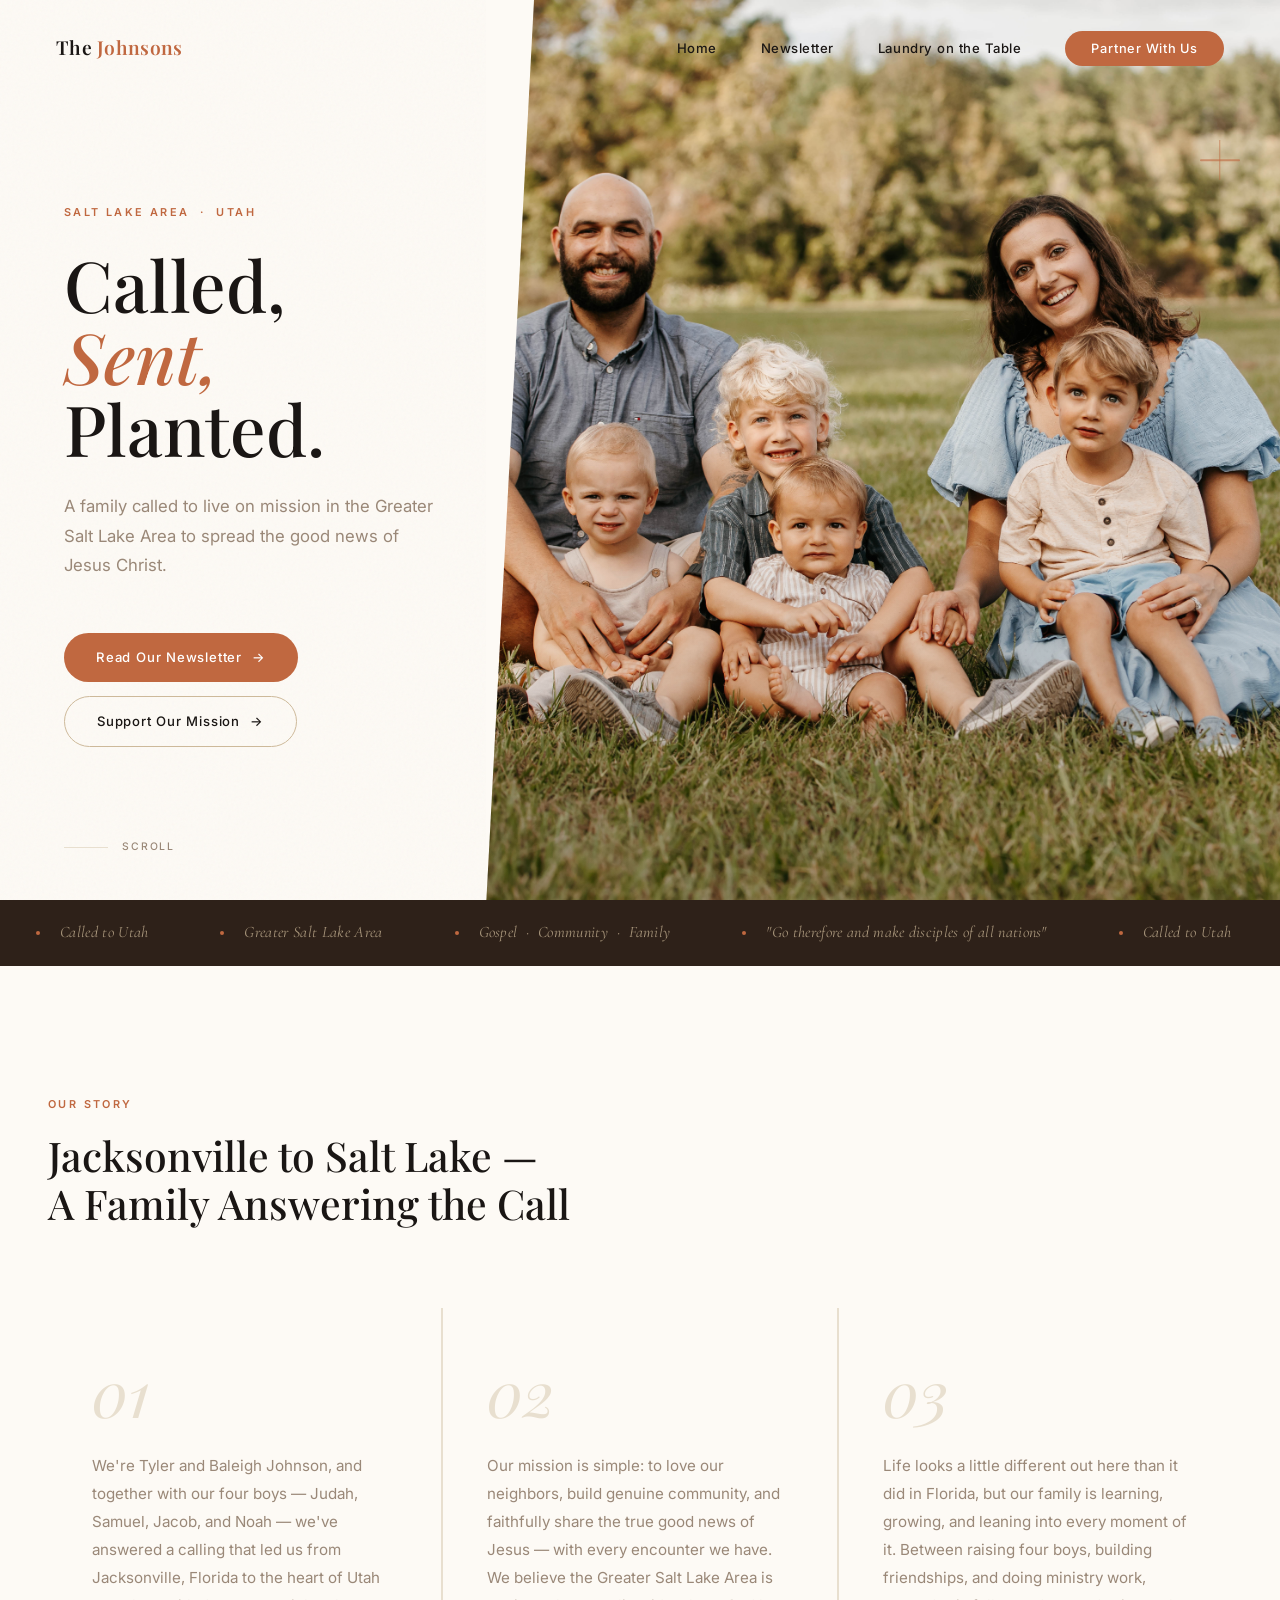
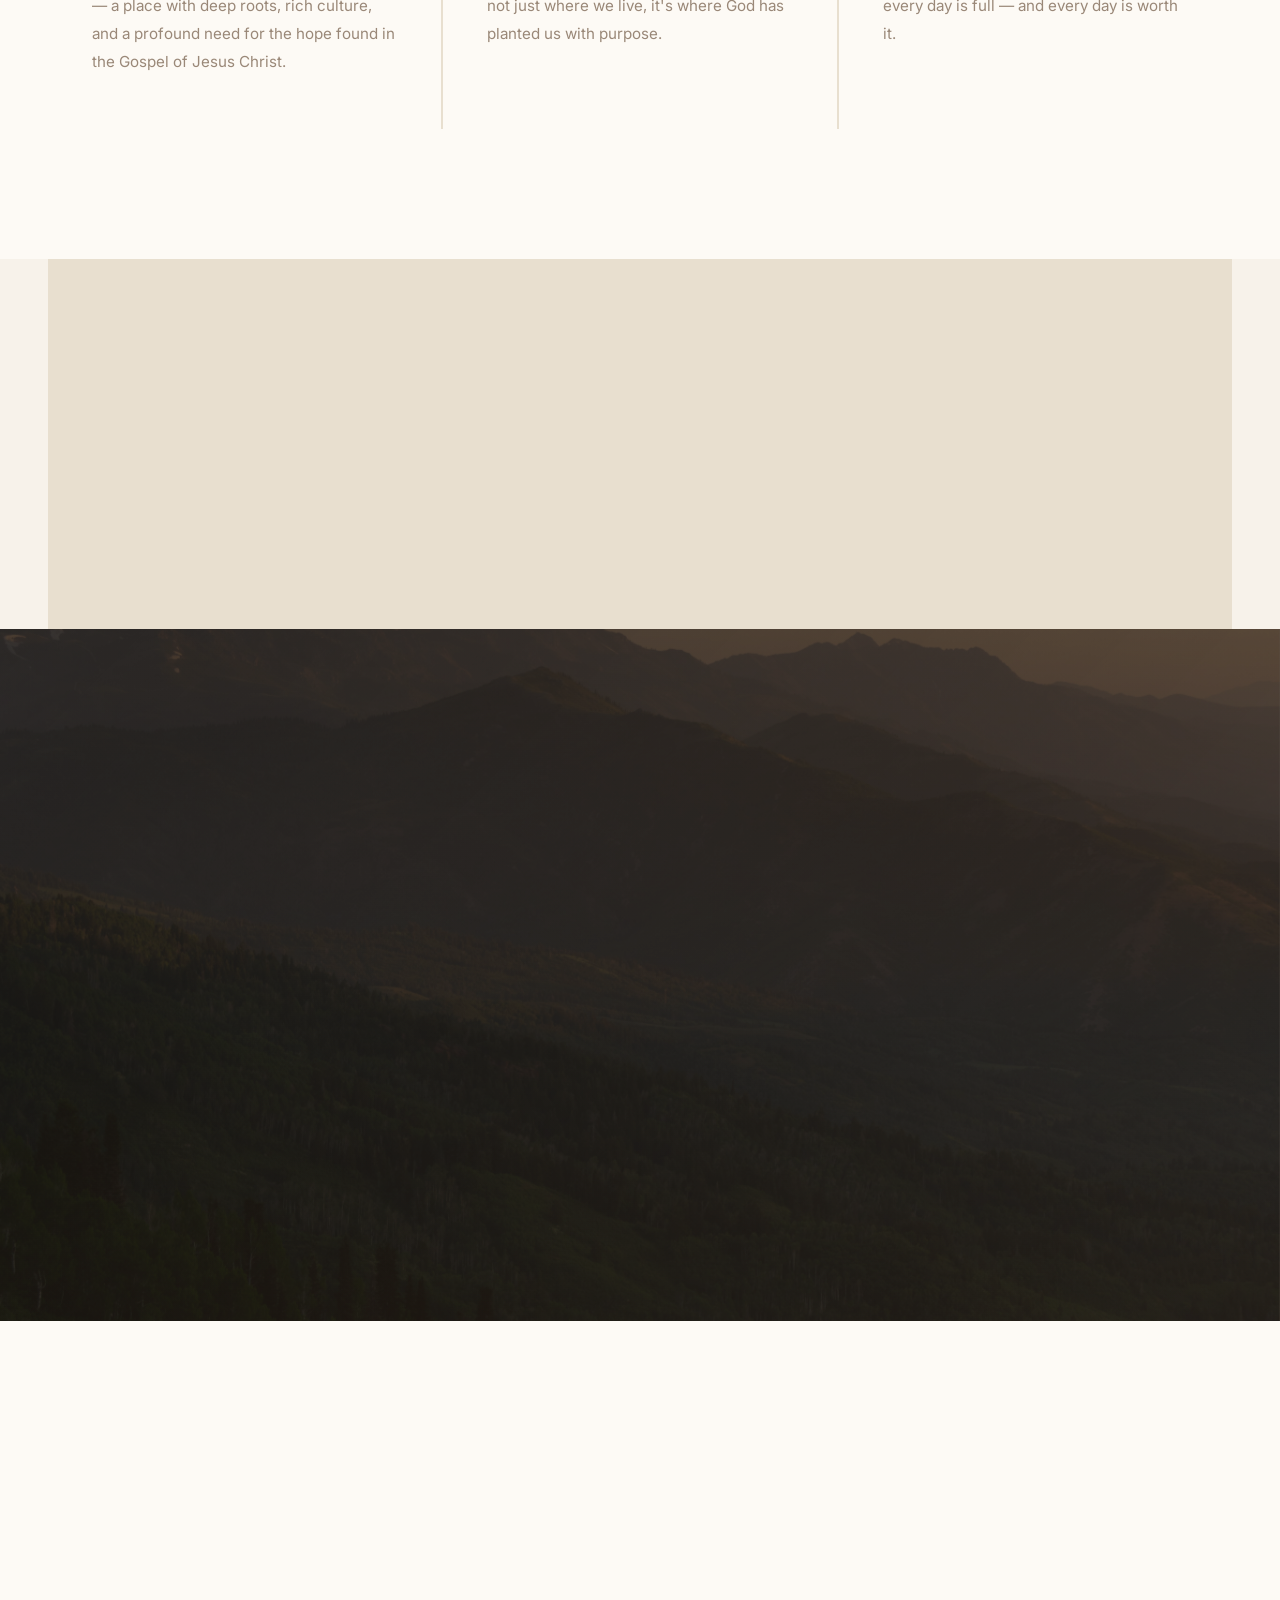
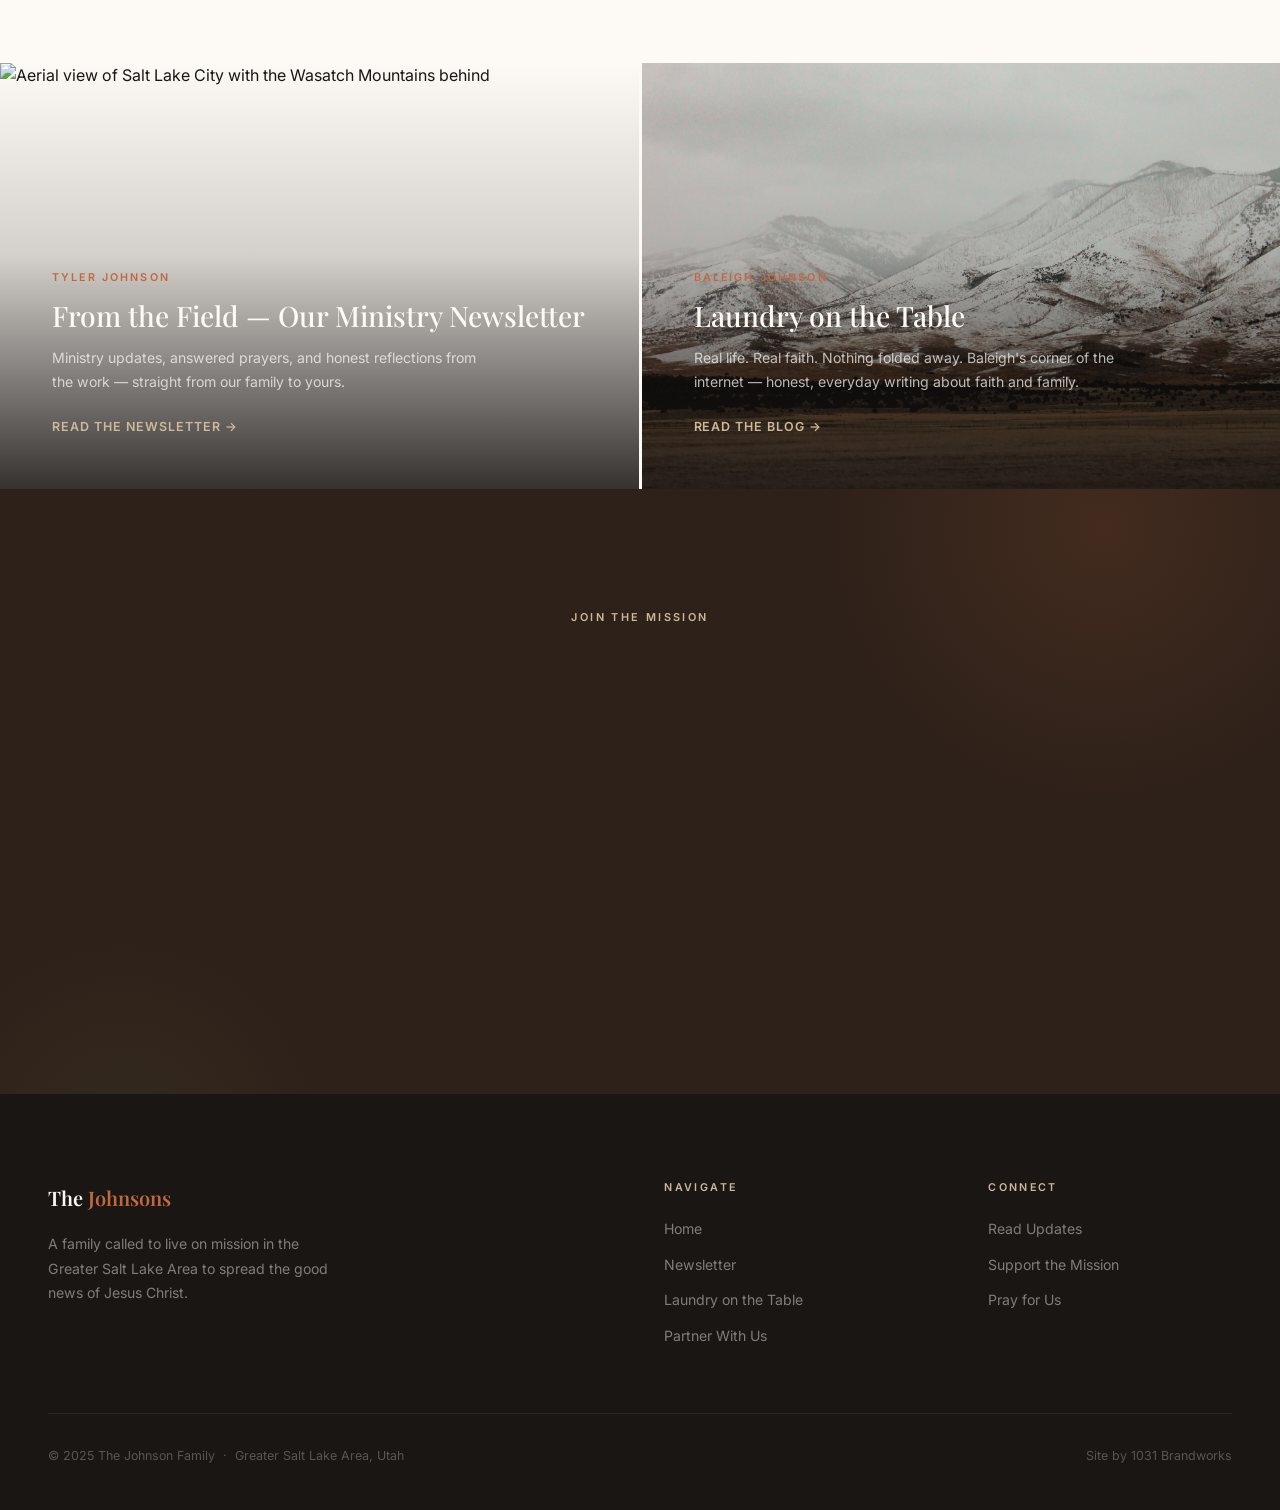
==== commit 8b72e0ae: "Add files via upload" ====
--- a/index.html
+++ b/index.html
@@ -3,8 +3,8 @@
 <head>
   <meta charset="UTF-8">
   <meta name="viewport" content="width=device-width, initial-scale=1.0">
-  <title>The Johnson Family — Called, Planted, and Sent.</title>
-  <meta name="description" content="The Johnson Family — spreading the Gospel in the Greater Salt Lake Area. Meet Tyler, Baleigh, and their four kids.">
+  <title>The Johnson Family — Called, Sent, Planted.</title>
+  <meta name="description" content="The Johnson Family — called to live on mission in the Greater Salt Lake Area to spread the good news of Jesus Christ.">
   <link rel="preconnect" href="https://fonts.googleapis.com">
   <link rel="preconnect" href="https://fonts.gstatic.com" crossorigin>
   <link href="https://fonts.googleapis.com/css2?family=Playfair+Display:ital,wght@0,400;0,500;0,600;0,700;1,400;1,500&family=Inter:wght@300;400;500;600&family=Cormorant+Garamond:ital,wght@0,300;1,300;1,400&display=swap" rel="stylesheet">
@@ -32,11 +32,11 @@
       <span class="eyebrow hero-eyebrow">Salt Lake Area &nbsp;·&nbsp; Utah</span>
       <h1 class="hero-headline">
         Called,<br>
-        <em>Planted,</em><br>
-        and Sent.
+        <em>Sent,</em><br>
+        Planted.
       </h1>
       <p class="hero-sub">
-        The Johnson Family — spreading the Gospel in the Greater Salt Lake Area, one relationship at a time.
+        A family called to live on mission in the Greater Salt Lake Area to spread the good news of Jesus Christ.
       </p>
       <div class="hero-buttons">
         <a href="newsletter.html" class="btn btn-primary">Read Our Newsletter <span class="btn-arrow">→</span></a>
@@ -85,15 +85,15 @@
       <div class="about-grid">
         <div class="about-card reveal reveal-delay-1">
           <div class="about-number">01</div>
-          <p>We're Tyler and Baleigh Johnson, and together with our four kids, we've answered a calling that led us from Jacksonville, Florida to the heart of Utah — a place with deep roots, rich culture, and a profound need for the hope found in the Gospel of Jesus Christ.</p>
+          <p>We're Tyler and Baleigh Johnson, and together with our four boys — Judah, Samuel, Jacob, and Noah — we've answered a calling that led us from Jacksonville, Florida to the heart of Utah — a place with deep roots, rich culture, and a profound need for the hope found in the Gospel of Jesus Christ.</p>
         </div>
         <div class="about-card reveal reveal-delay-2">
           <div class="about-number">02</div>
-          <p>Our mission is simple: to love our neighbors, build genuine community, and faithfully share the good news of Jesus — one relationship, one conversation, and one family at a time. We believe the Greater Salt Lake Area is not just where we live, it's where God has planted us with purpose.</p>
+          <p>Our mission is simple: to love our neighbors, build genuine community, and faithfully share the true good news of Jesus — with every encounter we have. We believe the Greater Salt Lake Area is not just where we live, it's where God has planted us with purpose.</p>
         </div>
         <div class="about-card reveal reveal-delay-3">
           <div class="about-number">03</div>
-          <p>Life looks a little different out here than it did in Florida, but our family is learning, growing, and leaning into every moment of it. Between raising four kids, building friendships, and doing ministry work, every day is full — and every day is worth it.</p>
+          <p>Life looks a little different out here than it did in Florida, but our family is learning, growing, and leaning into every moment of it. Between raising four boys, building friendships, and doing ministry work, every day is full — and every day is worth it.</p>
         </div>
       </div>
     </div>
@@ -140,10 +140,10 @@
     <div class="container">
       <div class="scripture-content">
         <p class="scripture-quote reveal">
-          "Go therefore and make disciples of all nations, baptizing them in the name of the Father and of the Son and of the Holy Spirit… and behold, I am with you always, to the end of the age."
+          "Go from your country and your kindred and your father's house to the land that I will show you… and in you all the families of the earth shall be blessed."
         </p>
         <div class="scripture-divider reveal reveal-delay-1"></div>
-        <span class="scripture-reference reveal reveal-delay-2">Matthew 28:19–20</span>
+        <span class="scripture-reference reveal reveal-delay-2">Genesis 12:1–4</span>
       </div>
     </div>
   </section>
@@ -207,7 +207,7 @@
       <div class="footer-grid">
         <div class="footer-brand">
           <a href="index.html" class="footer-logo">The <span class="accent">Johnsons</span></a>
-          <p>Full-time missionaries in the Greater Salt Lake Area, spreading the Gospel of Jesus Christ one relationship at a time.</p>
+          <p>A family called to live on mission in the Greater Salt Lake Area to spread the good news of Jesus Christ.</p>
         </div>
         <div class="footer-col">
           <h4>Navigate</h4>
